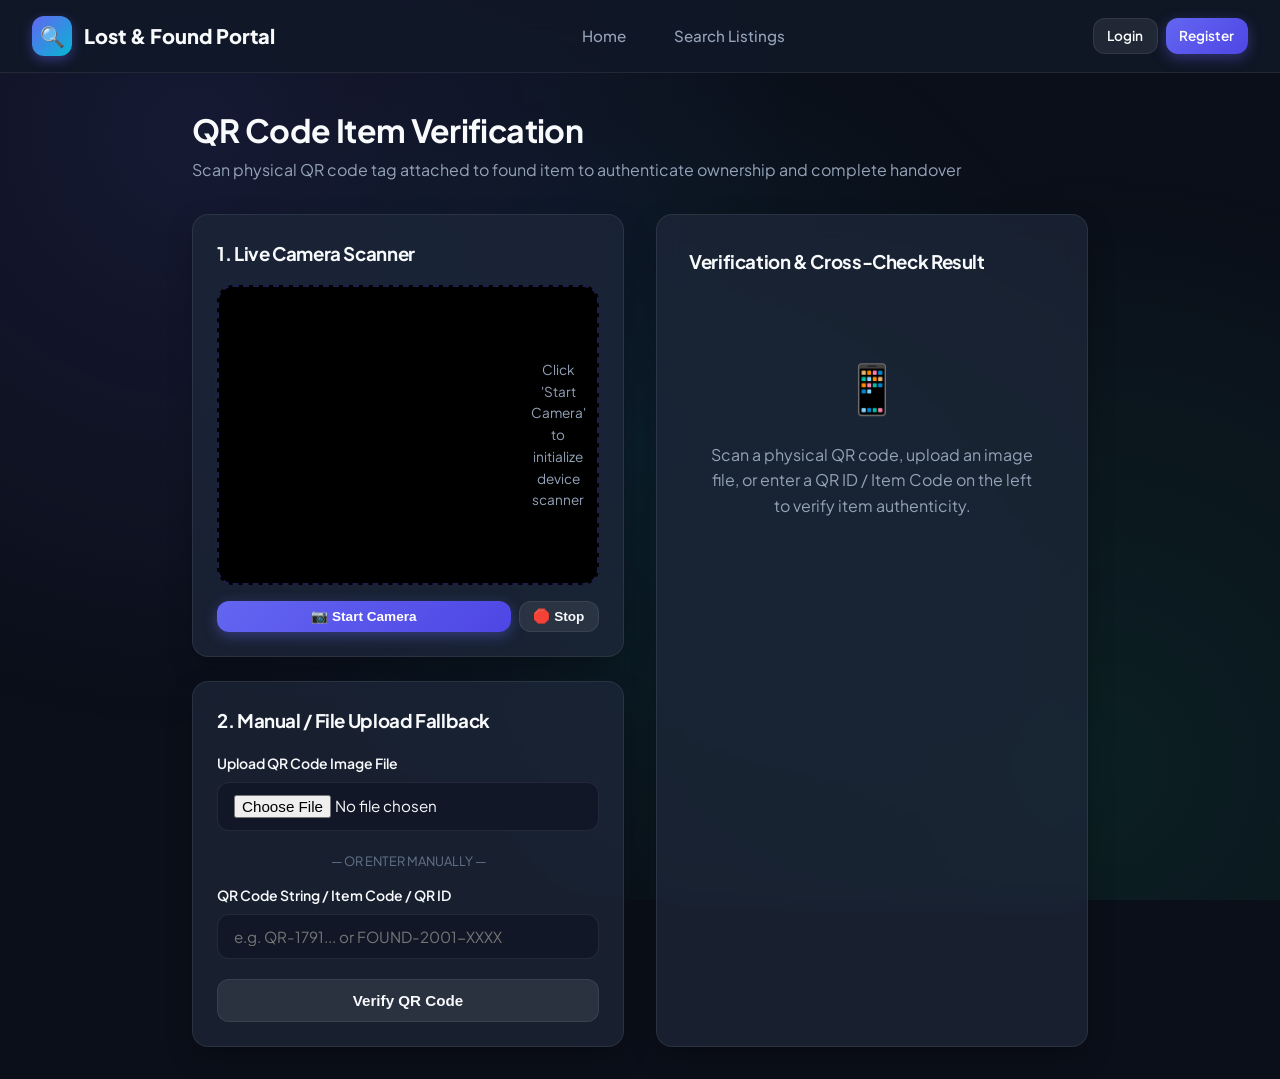
==== src/main/resources/static/qr-verification.html @ f44b2b84 "Initial commit: Production-ready Lost & Found Portal with QR Code Verification" ====
<!DOCTYPE html>
<html lang="en">
<head>
  <meta charset="UTF-8">
  <meta name="viewport" content="width=device-width, initial-scale=1.0">
  <title>QR Verification - Lost & Found Portal</title>
  <link rel="stylesheet" href="css/styles.css">
</head>
<body>

  <nav class="navbar">
    <div class="nav-container">
      <a href="index.html" class="brand">
        <div class="brand-icon">🔍</div>
        <span>Lost & Found Portal</span>
      </a>
      <div class="nav-links" id="nav-links-area"></div>
      <div id="user-nav-area"></div>
    </div>
  </nav>

  <main class="main-content" style="max-width:960px;">
    <div style="margin-bottom:2rem;">
      <h1>QR Code Item Verification</h1>
      <p style="color:var(--text-muted);">Scan physical QR code tag attached to found item to authenticate ownership and complete handover</p>
    </div>

    <div style="display:grid; grid-template-columns: 1fr 1fr; gap:2rem;">
      <!-- Scanner Controls Box -->
      <div>
        <div class="card" style="padding:1.5rem; margin-bottom:1.5rem;">
          <h3 style="margin-bottom:1rem;">1. Live Camera Scanner</h3>
          <div class="qr-scanner-box" style="margin-bottom:1rem;">
            <video id="qr-video"></video>
            <div class="scanner-laser"></div>
            <div id="camera-placeholder" style="color:var(--text-muted); font-size:0.85rem; text-align:center; padding:1rem;">
              Click 'Start Camera' to initialize device scanner
            </div>
          </div>
          <div style="display:flex; gap:0.5rem;">
            <button type="button" onclick="startCamera()" class="btn btn-sm btn-primary" style="flex:1;">📷 Start Camera</button>
            <button type="button" onclick="stopCamera()" class="btn btn-sm btn-secondary">🛑 Stop</button>
          </div>
        </div>

        <div class="card" style="padding:1.5rem;">
          <h3 style="margin-bottom:1rem;">2. Manual / File Upload Fallback</h3>
          
          <div class="form-group">
            <label class="form-label">Upload QR Code Image File</label>
            <input type="file" id="qr-file-input" accept="image/*" class="form-control" onchange="uploadQrImage()" />
          </div>

          <div style="text-align:center; font-size:0.8rem; color:var(--text-subtle); margin:0.75rem 0;">— OR ENTER MANUALLY —</div>

          <div class="form-group">
            <label class="form-label">QR Code String / Item Code / QR ID</label>
            <input type="text" id="manual-qr-code" class="form-control" placeholder="e.g. QR-1791... or FOUND-2001-XXXX" />
          </div>
          <button type="button" onclick="submitManualQr()" class="btn btn-secondary" style="width:100%;">Verify QR Code</button>
        </div>
      </div>

      <!-- Verification Results Box -->
      <div>
        <div class="card" style="padding:2rem; min-height:100%;">
          <h3>Verification & Cross-Check Result</h3>
          <div id="verification-result-container" style="margin-top:1.5rem;">
            <div style="text-align:center; color:var(--text-muted); padding:3rem 1rem;">
              <div style="font-size:3rem; margin-bottom:1rem;">📱</div>
              Scan a physical QR code, upload an image file, or enter a QR ID / Item Code on the left to verify item authenticity.
            </div>
          </div>
        </div>
      </div>
    </div>
  </main>

  <script src="js/app.js"></script>
  <script src="js/qr-scanner.js"></script>
  <script>
    const urlParams = new URLSearchParams(window.location.search);
    const presetClaimId = urlParams.get('claimId');
    const presetFoundCode = urlParams.get('foundCode');

    document.addEventListener('DOMContentLoaded', () => {
      if (presetFoundCode) {
        document.getElementById('manual-qr-code').value = presetFoundCode;
        submitManualQr();
      }
    });

    function startCamera() {
      document.getElementById('camera-placeholder').style.display = 'none';
      startQrCamera('qr-video', displayVerificationResult);
    }

    function stopCamera() {
      stopQrCamera('qr-video');
      document.getElementById('camera-placeholder').style.display = 'block';
    }

    function uploadQrImage() {
      const input = document.getElementById('qr-file-input');
      handleQrFileUpload(input, displayVerificationResult);
    }

    function submitManualQr() {
      const val = document.getElementById('manual-qr-code').value.trim();
      verifyManualQrCode(val, presetClaimId ? parseInt(presetClaimId) : null, displayVerificationResult);
    }

    function displayVerificationResult(res) {
      const container = document.getElementById('verification-result-container');
      if (!res.valid) {
        container.innerHTML = `
          <div class="card" style="background:rgba(244, 63, 94, 0.1); border:1px solid rgba(244, 63, 94, 0.4); padding:1.5rem; text-align:center;">
            <div style="font-size:2.5rem; color:#f43f5e; margin-bottom:0.5rem;">⚠️ VERIFICATION FAILED</div>
            <h4 style="color:#fda4af;">Invalid or Fraudulent QR Code</h4>
            <p style="font-size:0.9rem; color:var(--text-muted); margin-top:0.5rem;">${escapeHtml(res.message)}</p>
            <div style="font-size:0.75rem; color:var(--text-subtle); margin-top:1rem;">Timestamp: ${res.verificationTimestamp}</div>
          </div>
        `;
        return;
      }

      const item = res.foundItem;
      const claim = res.claim;
      const claimant = res.claimant;

      let claimInfoHtml = `
        <div style="margin-top:1.5rem; padding-top:1rem; border-top:1px solid var(--border-color);">
          <div style="font-size:0.85rem; color:var(--text-subtle); margin-bottom:1rem;">No active ownership claim submitted yet for this item.</div>
          <a href="admin-dashboard.html" class="btn btn-sm btn-secondary">Go to Admin Dashboard</a>
        </div>
      `;

      if (claim) {
        const isPending = claim.status === 'PENDING' || claim.status === 'UNDER_REVIEW';
        claimInfoHtml = `
          <div style="margin-top:1.5rem; padding-top:1rem; border-top:1px solid var(--border-color);">
            <div style="display:flex; justify-content:space-between; align-items:center; margin-bottom:0.75rem;">
              <h4 style="color:var(--accent-cyan);">Cross-Check Claimant Info</h4>
              ${getStatusBadge(claim.status)}
            </div>
            <div style="display:flex; flex-direction:column; gap:0.35rem; font-size:0.9rem;">
              <div><strong>Claim Code:</strong> <code>${claim.claimIdCode}</code></div>
              <div><strong>Claimant Name:</strong> ${escapeHtml(claim.claimantName)}</div>
              <div><strong>Contact Details:</strong> ${escapeHtml(claim.contactDetails)}</div>
              <div><strong>Claimant ID:</strong> ${claimant ? escapeHtml(claimant.studentEmpId) : 'N/A'}</div>
              <div><strong>Ownership Description:</strong> ${escapeHtml(claim.itemDescription)}</div>
              <div><strong>Identifying Marks:</strong> ${escapeHtml(claim.identifyingDetails || 'None provided')}</div>
            </div>

            <div class="form-group" style="margin-top:1.25rem;">
              <label class="form-label">Administrator Notes / Feedback</label>
              <textarea id="admin-notes" class="form-control" placeholder="Enter verification notes...">${escapeHtml(claim.adminNotes || '')}</textarea>
            </div>

            <div style="display:flex; gap:0.75rem; margin-top:1rem;">
              <button type="button" onclick="processClaimDecision(${claim.id}, 'APPROVED')" class="btn btn-success" style="flex:1;">✅ Approve Claim & Mark Claimed</button>
              <button type="button" onclick="processClaimDecision(${claim.id}, 'REJECTED')" class="btn btn-danger">❌ Reject Claim</button>
            </div>
          </div>
        `;
      }

      container.innerHTML = `
        <div class="card" style="background:rgba(16, 185, 129, 0.08); border:1px solid rgba(16, 185, 129, 0.3); padding:1.5rem;">
          <div style="display:flex; align-items:center; gap:0.5rem; margin-bottom:1rem;">
            <div style="font-size:1.5rem;">✅</div>
            <div>
              <h4 style="color:#6ee7b7;">QR Code Authenticated</h4>
              <div style="font-size:0.75rem; color:var(--text-subtle);">Verified at ${res.verificationTimestamp}</div>
            </div>
          </div>

          <div style="display:flex; gap:1rem; align-items:center; margin-bottom:1rem;">
            <img src="${item.imageUrl || 'https://images.unsplash.com/photo-1584438784894-089d6a62b8fa?w=500&auto=format&fit=crop&q=60'}" style="width:70px; height:70px; object-fit:cover; border-radius:8px;" />
            <div>
              <strong style="font-size:1.05rem;">${escapeHtml(item.itemName)}</strong>
              <div style="font-size:0.85rem; color:var(--text-muted);">${escapeHtml(item.category)} • ${escapeHtml(item.locationFound)}</div>
              <div>Item Code: <code>${item.foundItemIdCode}</code> | QR ID: <code>${res.qrCodeId}</code></div>
            </div>
          </div>

          ${claimInfoHtml}
        </div>
      `;
    }

    async function processClaimDecision(claimId, decision) {
      const notes = document.getElementById('admin-notes') ? document.getElementById('admin-notes').value.trim() : 'Verified via QR Code scan';
      try {
        await fetchApi(`/claims/${claimId}/review?status=${decision}&adminNotes=${encodeURIComponent(notes)}&qrVerificationResult=${encodeURIComponent('QR Authenticated & Scanned')}`, {
          method: 'PUT'
        });

        showToast(`Claim has been ${decision}! Status updated.`, decision === 'APPROVED' ? 'success' : 'error');
        setTimeout(() => {
          window.location.href = 'admin-dashboard.html';
        }, 1000);
      } catch (err) {}
    }
  </script>
</body>
</html>
---- src/main/resources/static/css/styles.css ----
/* Lost & Found Portal Modern Stylesheet */

@import url('https://fonts.googleapis.com/css2?family=Plus+Jakarta+Sans:wght@300;400;500;600;700;800&display=swap');

:root {
  --bg-primary: #0b0f19;
  --bg-surface: #111827;
  --bg-card: rgba(30, 41, 59, 0.7);
  --bg-card-hover: rgba(51, 65, 85, 0.8);
  --border-color: rgba(255, 255, 255, 0.08);
  --border-highlight: rgba(99, 102, 241, 0.3);
  
  --primary: #6366f1;
  --primary-hover: #4f46e5;
  --primary-glow: rgba(99, 102, 241, 0.25);
  
  --accent-cyan: #06b6d4;
  --accent-emerald: #10b981;
  --accent-amber: #f59e0b;
  --accent-rose: #f43f5e;
  
  --text-main: #f8fafc;
  --text-muted: #94a3b8;
  --text-subtle: #64748b;
  
  --radius-sm: 8px;
  --radius-md: 12px;
  --radius-lg: 16px;
  --radius-xl: 24px;
  
  --shadow-main: 0 10px 30px -10px rgba(0, 0, 0, 0.5);
  --shadow-glow: 0 0 25px rgba(99, 102, 241, 0.3);
  --transition: all 0.25s cubic-bezier(0.4, 0, 0.2, 1);
}

* {
  margin: 0;
  padding: 0;
  box-sizing: border-box;
}

body {
  font-family: 'Plus Jakarta Sans', -apple-system, BlinkMacSystemFont, sans-serif;
  background-color: var(--bg-primary);
  color: var(--text-main);
  min-height: 100vh;
  display: flex;
  flex-direction: column;
  line-height: 1.6;
  overflow-x: hidden;
}

/* Background Animated Gradient Mesh */
body::before {
  content: '';
  position: fixed;
  top: 0;
  left: 0;
  width: 100vw;
  height: 100vh;
  background: 
    radial-gradient(circle at 15% 15%, rgba(99, 102, 241, 0.12) 0%, transparent 45%),
    radial-gradient(circle at 85% 85%, rgba(16, 185, 129, 0.1) 0%, transparent 45%),
    radial-gradient(circle at 50% 50%, rgba(6, 182, 212, 0.08) 0%, transparent 60%);
  pointer-events: none;
  z-index: -1;
}

/* Typography & Links */
a {
  color: var(--primary);
  text-decoration: none;
  transition: var(--transition);
}

a:hover {
  color: #818cf8;
}

h1, h2, h3, h4, h5, h6 {
  color: var(--text-main);
  font-weight: 700;
  letter-spacing: -0.02em;
}

/* Navbar */
.navbar {
  background: rgba(17, 24, 39, 0.85);
  backdrop-filter: blur(16px);
  border-bottom: 1px solid var(--border-color);
  position: sticky;
  top: 0;
  z-index: 100;
  padding: 1rem 2rem;
}

.nav-container {
  max-width: 1280px;
  margin: 0 auto;
  display: flex;
  align-items: center;
  justify-content: space-between;
}

.brand {
  display: flex;
  align-items: center;
  gap: 0.75rem;
  font-size: 1.25rem;
  font-weight: 800;
  color: var(--text-main);
  text-decoration: none;
}

.brand-icon {
  width: 40px;
  height: 40px;
  background: linear-gradient(135deg, var(--primary), var(--accent-cyan));
  border-radius: var(--radius-md);
  display: flex;
  align-items: center;
  justify-content: center;
  font-size: 1.25rem;
  box-shadow: 0 4px 12px rgba(99, 102, 241, 0.4);
}

.nav-links {
  display: flex;
  align-items: center;
  gap: 1.5rem;
  list-style: none;
}

.nav-link {
  color: var(--text-muted);
  font-weight: 500;
  font-size: 0.95rem;
  padding: 0.5rem 0.75rem;
  border-radius: var(--radius-sm);
  transition: var(--transition);
}

.nav-link:hover, .nav-link.active {
  color: var(--text-main);
  background: rgba(255, 255, 255, 0.05);
}

.user-badge {
  display: flex;
  align-items: center;
  gap: 0.75rem;
  background: rgba(255, 255, 255, 0.05);
  padding: 0.35rem 0.85rem;
  border-radius: 50px;
  border: 1px solid var(--border-color);
  font-size: 0.875rem;
}

.role-pill {
  font-size: 0.7rem;
  padding: 0.15rem 0.5rem;
  border-radius: 50px;
  font-weight: 700;
  text-transform: uppercase;
}

.role-pill.admin {
  background: rgba(244, 63, 94, 0.2);
  color: #fda4af;
  border: 1px solid rgba(244, 63, 94, 0.3);
}

.role-pill.user {
  background: rgba(99, 102, 241, 0.2);
  color: #a5b4fc;
  border: 1px solid rgba(99, 102, 241, 0.3);
}

/* Main Container */
.main-content {
  flex: 1;
  max-width: 1280px;
  width: 100%;
  margin: 0 auto;
  padding: 2rem;
}

/* Hero Section */
.hero {
  text-align: center;
  padding: 4rem 1rem 3rem;
  max-width: 800px;
  margin: 0 auto;
}

.hero-badge {
  display: inline-flex;
  align-items: center;
  gap: 0.5rem;
  padding: 0.4rem 1rem;
  background: rgba(99, 102, 241, 0.12);
  border: 1px solid var(--border-highlight);
  border-radius: 50px;
  color: #a5b4fc;
  font-size: 0.875rem;
  font-weight: 600;
  margin-bottom: 1.5rem;
}

.hero-title {
  font-size: 3rem;
  line-height: 1.15;
  margin-bottom: 1.25rem;
  background: linear-gradient(135deg, #ffffff 0%, #cbd5e1 100%);
  -webkit-background-clip: text;
  -webkit-text-fill-color: transparent;
}

.hero-highlight {
  background: linear-gradient(135deg, #818cf8 0%, #38bdf8 100%);
  -webkit-background-clip: text;
  -webkit-text-fill-color: transparent;
}

.hero-desc {
  font-size: 1.15rem;
  color: var(--text-muted);
  margin-bottom: 2rem;
}

.hero-actions {
  display: flex;
  justify-content: center;
  gap: 1rem;
  flex-wrap: wrap;
}

/* Buttons */
.btn {
  display: inline-flex;
  align-items: center;
  justify-content: center;
  gap: 0.5rem;
  padding: 0.75rem 1.5rem;
  font-size: 0.95rem;
  font-weight: 600;
  border-radius: var(--radius-md);
  border: none;
  cursor: pointer;
  transition: var(--transition);
  text-decoration: none;
}

.btn-primary {
  background: linear-gradient(135deg, var(--primary), var(--primary-hover));
  color: #fff;
  box-shadow: 0 4px 14px rgba(99, 102, 241, 0.4);
}

.btn-primary:hover {
  transform: translateY(-2px);
  box-shadow: 0 6px 20px rgba(99, 102, 241, 0.6);
  color: #fff;
}

.btn-secondary {
  background: rgba(255, 255, 255, 0.08);
  color: var(--text-main);
  border: 1px solid var(--border-color);
}

.btn-secondary:hover {
  background: rgba(255, 255, 255, 0.12);
  color: var(--text-main);
}

.btn-success {
  background: linear-gradient(135deg, #10b981, #059669);
  color: #fff;
  box-shadow: 0 4px 14px rgba(16, 185, 129, 0.4);
}

.btn-danger {
  background: linear-gradient(135deg, #f43f5e, #e11d48);
  color: #fff;
  box-shadow: 0 4px 14px rgba(244, 63, 94, 0.4);
}

.btn-warning {
  background: linear-gradient(135deg, #f59e0b, #d97706);
  color: #fff;
}

.btn-sm {
  padding: 0.4rem 0.85rem;
  font-size: 0.85rem;
}

/* Cards & Glass Containers */
.card {
  background: var(--bg-card);
  backdrop-filter: blur(12px);
  border: 1px solid var(--border-color);
  border-radius: var(--radius-lg);
  padding: 1.5rem;
  box-shadow: var(--shadow-main);
  transition: var(--transition);
}

.card:hover {
  border-color: rgba(255, 255, 255, 0.15);
}

/* Dashboard Grid & Stats */
.stats-grid {
  display: grid;
  grid-template-columns: repeat(auto-fit, minmax(220px, 1fr));
  gap: 1.25rem;
  margin-bottom: 2rem;
}

.stat-card {
  display: flex;
  align-items: center;
  gap: 1.25rem;
  background: var(--bg-card);
  border: 1px solid var(--border-color);
  border-radius: var(--radius-md);
  padding: 1.25rem;
}

.stat-icon {
  width: 50px;
  height: 50px;
  border-radius: var(--radius-md);
  display: flex;
  align-items: center;
  justify-content: center;
  font-size: 1.5rem;
  background: rgba(99, 102, 241, 0.15);
  color: #818cf8;
}

.stat-value {
  font-size: 1.75rem;
  font-weight: 800;
  line-height: 1.1;
}

.stat-label {
  font-size: 0.85rem;
  color: var(--text-muted);
}

/* Tabs */
.tabs {
  display: flex;
  gap: 0.5rem;
  border-bottom: 1px solid var(--border-color);
  margin-bottom: 1.5rem;
  overflow-x: auto;
}

.tab-btn {
  background: none;
  border: none;
  color: var(--text-muted);
  font-size: 0.95rem;
  font-weight: 600;
  padding: 0.75rem 1.25rem;
  cursor: pointer;
  border-bottom: 2px solid transparent;
  transition: var(--transition);
}

.tab-btn:hover {
  color: var(--text-main);
}

.tab-btn.active {
  color: var(--primary);
  border-bottom-color: var(--primary);
}

.tab-content {
  display: none;
}

.tab-content.active {
  display: block;
}

/* Items Grid */
.items-grid {
  display: grid;
  grid-template-columns: repeat(auto-fill, minmax(300px, 1fr));
  gap: 1.5rem;
}

.item-card {
  display: flex;
  flex-direction: column;
  height: 100%;
  position: relative;
  overflow: hidden;
}

.item-card-img {
  width: 100%;
  height: 180px;
  object-fit: cover;
  border-radius: var(--radius-md);
  background: rgba(255, 255, 255, 0.03);
  margin-bottom: 1rem;
}

.item-card-header {
  display: flex;
  align-items: flex-start;
  justify-content: space-between;
  gap: 0.5rem;
  margin-bottom: 0.5rem;
}

.item-title {
  font-size: 1.1rem;
  font-weight: 700;
}

.item-meta {
  display: flex;
  flex-wrap: wrap;
  gap: 0.75rem;
  font-size: 0.85rem;
  color: var(--text-muted);
  margin-bottom: 1rem;
}

.meta-tag {
  display: inline-flex;
  align-items: center;
  gap: 0.35rem;
}

/* Badges */
.badge {
  display: inline-flex;
  align-items: center;
  gap: 0.35rem;
  padding: 0.25rem 0.65rem;
  border-radius: 50px;
  font-size: 0.75rem;
  font-weight: 700;
  text-transform: uppercase;
  letter-spacing: 0.05em;
}

.badge-type-lost {
  background: rgba(244, 63, 94, 0.15);
  color: #fda4af;
  border: 1px solid rgba(244, 63, 94, 0.3);
}

.badge-type-found {
  background: rgba(16, 185, 129, 0.15);
  color: #6ee7b7;
  border: 1px solid rgba(16, 185, 129, 0.3);
}

.badge-reported {
  background: rgba(245, 158, 11, 0.15);
  color: #fcd34d;
  border: 1px solid rgba(245, 158, 11, 0.3);
}

.badge-matched {
  background: rgba(168, 85, 247, 0.15);
  color: #d8b4fe;
  border: 1px solid rgba(168, 85, 247, 0.3);
}

.badge-claimed {
  background: rgba(6, 182, 212, 0.15);
  color: #67e8f9;
  border: 1px solid rgba(6, 182, 212, 0.3);
}

.badge-returned {
  background: rgba(16, 185, 129, 0.15);
  color: #6ee7b7;
  border: 1px solid rgba(16, 185, 129, 0.3);
}

.badge-rejected {
  background: rgba(244, 63, 94, 0.15);
  color: #fda4af;
  border: 1px solid rgba(244, 63, 94, 0.3);
}

/* Forms & Inputs */
.form-group {
  margin-bottom: 1.25rem;
}

.form-label {
  display: block;
  font-size: 0.875rem;
  font-weight: 600;
  color: var(--text-main);
  margin-bottom: 0.5rem;
}

.form-control {
  width: 100%;
  padding: 0.75rem 1rem;
  background: rgba(17, 24, 39, 0.9);
  border: 1px solid var(--border-color);
  border-radius: var(--radius-md);
  color: var(--text-main);
  font-size: 0.95rem;
  font-family: inherit;
  transition: var(--transition);
}

.form-control:focus {
  outline: none;
  border-color: var(--primary);
  box-shadow: 0 0 0 3px var(--primary-glow);
}

textarea.form-control {
  min-height: 100px;
  resize: vertical;
}

.form-row {
  display: grid;
  grid-template-columns: repeat(auto-fit, minmax(240px, 1fr));
  gap: 1.25rem;
}

/* Tables */
.table-container {
  overflow-x: auto;
  border-radius: var(--radius-md);
  border: 1px solid var(--border-color);
}

.data-table {
  width: 100%;
  border-collapse: collapse;
  text-align: left;
  font-size: 0.9rem;
}

.data-table th {
  background: rgba(17, 24, 39, 0.9);
  color: var(--text-muted);
  font-weight: 600;
  padding: 0.85rem 1rem;
  border-bottom: 1px solid var(--border-color);
  white-space: nowrap;
}

.data-table td {
  padding: 0.85rem 1rem;
  border-bottom: 1px solid var(--border-color);
  vertical-align: middle;
}

.data-table tr:last-child td {
  border-bottom: none;
}

.data-table tr:hover {
  background: rgba(255, 255, 255, 0.02);
}

/* QR Scanner Box */
.qr-scanner-box {
  background: #000;
  border-radius: var(--radius-lg);
  overflow: hidden;
  position: relative;
  min-height: 300px;
  display: flex;
  align-items: center;
  justify-content: center;
  border: 2px dashed var(--border-highlight);
}

#qr-video {
  width: 100%;
  max-height: 400px;
  object-fit: cover;
}

.scanner-laser {
  position: absolute;
  width: 80%;
  height: 2px;
  background: #10b981;
  box-shadow: 0 0 15px #10b981;
  animation: scanAnimation 2s infinite ease-in-out;
  display: none;
}

@keyframes scanAnimation {
  0% { top: 10%; }
  50% { top: 90%; }
  100% { top: 10%; }
}

/* Toast Notifications */
.toast-container {
  position: fixed;
  bottom: 2rem;
  right: 2rem;
  z-index: 1000;
  display: flex;
  flex-direction: column;
  gap: 0.75rem;
}

.toast {
  padding: 0.85rem 1.25rem;
  border-radius: var(--radius-md);
  background: rgba(30, 41, 59, 0.95);
  backdrop-filter: blur(10px);
  color: #fff;
  border: 1px solid var(--border-color);
  box-shadow: 0 10px 25px rgba(0, 0, 0, 0.4);
  font-size: 0.9rem;
  display: flex;
  align-items: center;
  gap: 0.75rem;
  animation: slideIn 0.3s ease-out;
}

.toast.success { border-left: 4px solid var(--accent-emerald); }
.toast.error { border-left: 4px solid var(--accent-rose); }

@keyframes slideIn {
  from { transform: translateX(100%); opacity: 0; }
  to { transform: translateX(0); opacity: 1; }
}

/* Footer */
footer {
  margin-top: auto;
  border-top: 1px solid var(--border-color);
  padding: 1.5rem;
  text-align: center;
  font-size: 0.85rem;
  color: var(--text-muted);
}

/* Responsive adjustments */
@media (max-width: 768px) {
  .hero-title { font-size: 2.2rem; }
  .nav-links { display: none; }
  .main-content { padding: 1rem; }
}
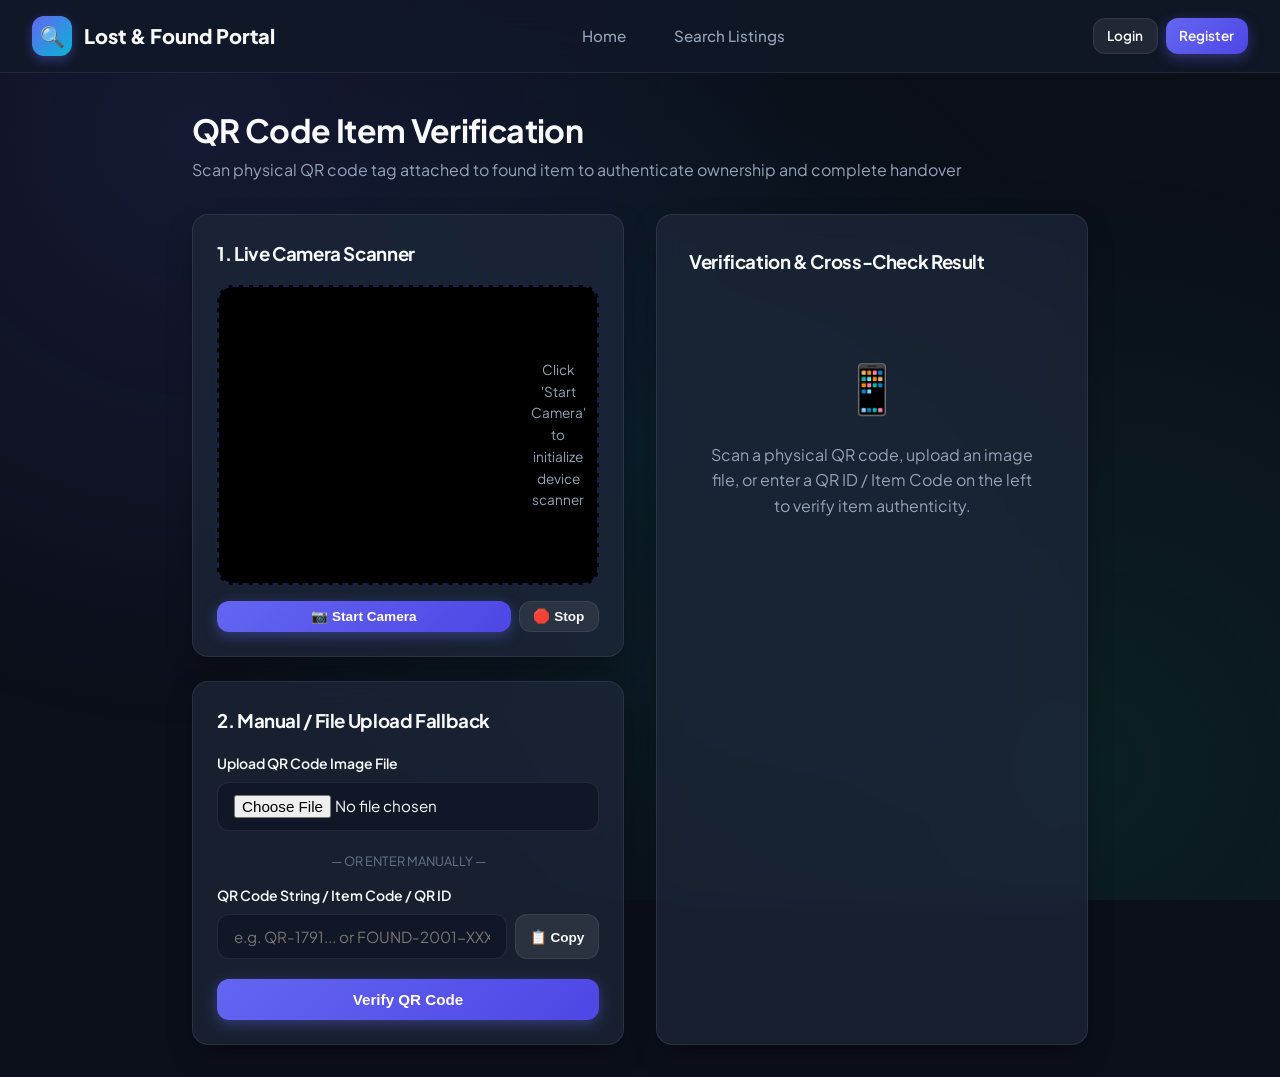
==== commit 7b924285: "Add QR Code number display, 1-click copy button, and direct verification action in Admin Dashboard F" ====
--- a/src/main/resources/static/qr-verification.html
+++ b/src/main/resources/static/qr-verification.html
@@ -55,9 +55,12 @@
 
           <div class="form-group">
             <label class="form-label">QR Code String / Item Code / QR ID</label>
-            <input type="text" id="manual-qr-code" class="form-control" placeholder="e.g. QR-1791... or FOUND-2001-XXXX" />
-          </div>
-          <button type="button" onclick="submitManualQr()" class="btn btn-secondary" style="width:100%;">Verify QR Code</button>
+            <div style="display:flex; gap:0.5rem;">
+              <input type="text" id="manual-qr-code" class="form-control" placeholder="e.g. QR-1791... or FOUND-2001-XXXX" style="flex:1;" />
+              <button type="button" onclick="copyToClipboard(document.getElementById('manual-qr-code').value, 'QR Code copied!')" class="btn btn-sm btn-secondary" title="Copy code">📋 Copy</button>
+            </div>
+          </div>
+          <button type="button" onclick="submitManualQr()" class="btn btn-primary" style="width:100%;">Verify QR Code</button>
         </div>
       </div>
 
@@ -81,7 +84,7 @@
   <script>
     const urlParams = new URLSearchParams(window.location.search);
     const presetClaimId = urlParams.get('claimId');
-    const presetFoundCode = urlParams.get('foundCode');
+    const presetFoundCode = urlParams.get('foundCode') || urlParams.get('code') || urlParams.get('qrCode');
 
     document.addEventListener('DOMContentLoaded', () => {
       if (presetFoundCode) {
